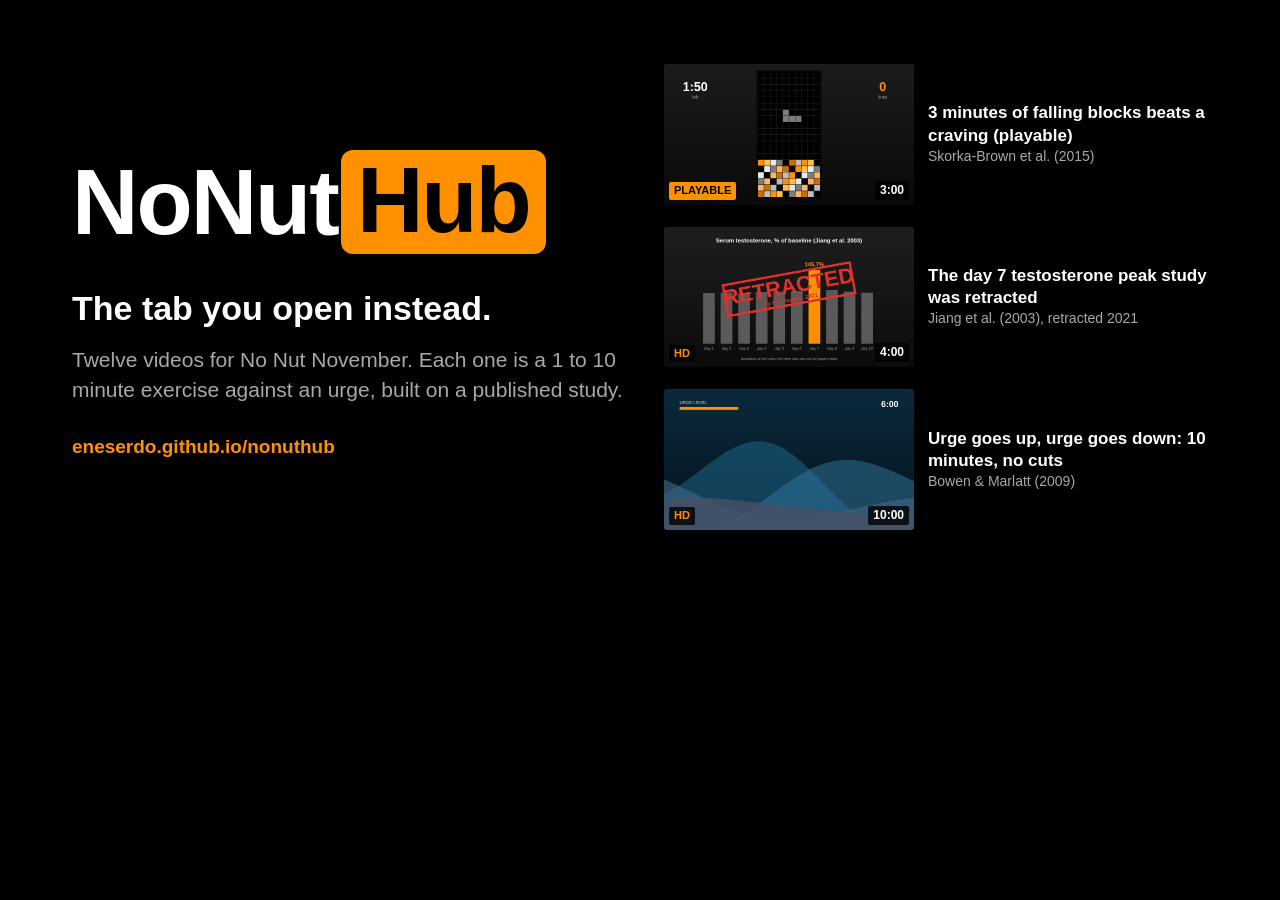
==== docs/readme/banner.html @ d83aa3be "NoNutHub: study-backed No Nut November videos in a tube-site look Twelve in-browser exercises (urge " ====
<!doctype html>
<html lang="en">
<head>
<meta charset="utf-8">
<title>NoNutHub banner</title>
<link rel="stylesheet" href="../style.css">
<style>
  /* Source of docs/readme/banner.png and docs/og.png: python tools/shots.py */
  html, body { margin: 0; width: 1280px; height: 640px; overflow: hidden; background: #000; }
  .copy { position: absolute; left: 72px; top: 150px; width: 560px; }
  .copy .logo { font-size: 92px; letter-spacing: -2px; }
  .copy .logo .l2 { border-radius: 12px; padding: 4px 16px 8px; }
  .copy p { margin: 34px 0 0; font: bold 34px/1.2 Arial, Helvetica, sans-serif; }
  .copy small { display: block; margin-top: 16px; color: #a8a8a8; font: 21px/1.45 Arial, Helvetica, sans-serif; }
  .copy .url { display: block; margin-top: 30px; color: #ff9000; font: bold 19px Arial, Helvetica, sans-serif; }
  .shots { position: absolute; right: 56px; top: 64px; width: 560px; display: grid; gap: 22px; }
  .shots figure { margin: 0; display: grid; grid-template-columns: 250px 1fr; gap: 14px; align-items: center; }
  .shots .thumb { width: 250px; }
  .shots figcaption b { display: block; font: bold 17px/1.3 Arial, Helvetica, sans-serif; }
  .shots figcaption span { color: #a8a8a8; font: 14px Arial, Helvetica, sans-serif; }
</style>
</head>
<body>
  <div class="copy">
    <span class="logo"><span class="l1">NoNut</span><span class="l2">Hub</span></span>
    <p>The tab you open instead.</p>
    <small>Twelve videos for No Nut November. Each one is a 1 to 10 minute exercise against an urge, built on a published study.</small>
    <span class="url">eneserdo.github.io/nonuthub</span>
  </div>
  <div class="shots" id="shots"></div>
<script type="module">
  import { VIDEOS, STUDIES } from "../data.js";
  import { SCENES, FLAGS, W, H, clock } from "../scenes.js";
  for (const id of ["blocks", "testo", "urge-wave"]) {
    const v = VIDEOS.find(x => x.id === id), f = document.createElement("figure");
    f.innerHTML = `<div class="thumb"><canvas width="500" height="281"></canvas><span class="badge ${v.badge === "PLAYABLE" ? "play" : ""}">${v.badge}</span><span class="dur">${clock(v.dur)}</span></div>
      <figcaption><b>${v.title}</b><span>${STUDIES[v.study].cite}</span></figcaption>`;
    const cv = f.querySelector("canvas"), c = cv.getContext("2d"); c.setTransform(cv.width / W, 0, 0, cv.height / H, 0, 0);
    FLAGS.thumb = true; SCENES[id].draw(c, SCENES[id].thumbT, { thumb: true }); document.getElementById("shots").append(f);
  }
</script>
</body>
</html>
---- docs/style.css ----
:root {
  --bg: #000; --bar: #1b1b1b; --panel: #151515; --line: #2c2c2c; --text: #fff; --muted: #a8a8a8; --dim: #6f6f6f;
  --or: #ff9000; --or-hi: #ffa733; --green: #6fbf3b;
  --font: Arial, Helvetica, sans-serif;
  color-scheme: dark;
}
* { box-sizing: border-box; }
html { -webkit-text-size-adjust: 100%; }
body { margin: 0; background: var(--bg); color: var(--text); font: 14px/1.4 var(--font); }
a { color: inherit; text-decoration: none; }
button { font: inherit; color: inherit; cursor: pointer; }
:focus-visible { outline: 2px solid var(--or); outline-offset: 2px; }
.wrap { max-width: 1480px; margin: 0 auto; padding: 0 24px; }

/* logo: white word, black word on an orange tile */
.logo { display: inline-flex; align-items: center; font: bold 30px/1 var(--font); letter-spacing: -.5px; white-space: nowrap; }
.logo .l1 { color: #fff; padding-right: 3px; }
.logo .l2 { background: var(--or); color: #000; border-radius: 5px; padding: 2px 6px 3px; }
.logo.small { font-size: 22px; }

/* top strip */
.topbar { display: flex; align-items: center; gap: 14px; padding: 6px 24px; background: #0e0e0e; color: var(--muted); font-size: 12px; border-bottom: 1px solid #191919; }
#nov-bar { flex: 0 1 220px; height: 4px; background: #2a2a2a; border-radius: 2px; overflow: hidden; }
#nov-bar i { display: block; height: 100%; width: 0; background: var(--or); }
.topbar a { margin-left: auto; color: var(--muted); }
.topbar a:hover { color: var(--or); }

/* header */
.head { display: flex; align-items: center; gap: 28px; padding: 14px 24px; background: #000; }
.menu { display: none; background: none; border: 0; padding: 6px; }
.menu span { display: block; width: 22px; height: 2px; margin: 5px 0; background: #fff; }
.search { flex: 1; max-width: 640px; display: flex; height: 40px; }
.search input { flex: 1; min-width: 0; border: 0; border-radius: 4px 0 0 4px; padding: 0 14px; background: #2f2f2f; color: #fff; font: 15px var(--font); }
.search input::placeholder { color: #8d8d8d; }
.search input:focus { outline: none; background: #3a3a3a; }
.search button { width: 52px; border: 0; border-radius: 0 4px 4px 0; background: var(--or); color: #000; }
.search button:hover { background: var(--or-hi); }
.search svg { width: 20px; height: 20px; }
.right { margin-left: auto; display: flex; align-items: center; gap: 16px; }
.upload { color: #fff; font-weight: bold; padding: 9px 14px; border: 1px solid #3b3b3b; border-radius: 4px; }
.upload:hover { border-color: var(--or); color: var(--or); }
.pill { background: var(--or); color: #000; padding: 9px 14px; border-radius: 4px; white-space: nowrap; }
.pill:hover { background: var(--or-hi); }

/* nav row */
.nav { display: flex; gap: 0; padding: 0 12px; background: var(--bar); border-bottom: 1px solid #262626; overflow-x: auto; scrollbar-width: none; }
.nav a { padding: 13px 14px 11px; font-weight: bold; text-transform: uppercase; font-size: 13px; color: #e6e6e6; border-bottom: 3px solid transparent; white-space: nowrap; }
.nav a:hover { color: var(--or); }
.nav a.on { color: var(--or); border-bottom-color: var(--or); }

/* buttons */
.btn { display: inline-block; border: 0; border-radius: 4px; padding: 9px 16px; background: #2d2d2d; color: #fff; font-weight: bold; }
.btn:hover { background: #3a3a3a; }
.btn-or { background: var(--or); color: #000; }
.btn-or:hover { background: var(--or-hi); }
.btn.big { padding: 13px 26px; font-size: 16px; }

/* promo strip */
.promo { display: flex; align-items: center; justify-content: space-between; gap: 20px; margin: 22px 0 6px; padding: 14px 18px; background: var(--panel); border-left: 4px solid var(--or); color: #ddd; font-size: 15px; }
.promo b { color: #fff; }

/* section heads + sort tabs */
.sec-head { display: flex; align-items: flex-end; justify-content: space-between; gap: 16px; flex-wrap: wrap; margin: 26px 0 12px; }
.sec-head h2 { margin: 0; font-size: 20px; }
.sec-head h2 small { color: var(--muted); font-weight: normal; font-size: 14px; margin-left: 6px; }
.sorts { display: flex; gap: 4px; flex-wrap: wrap; }
.sorts a { padding: 6px 12px; border-radius: 3px; color: var(--muted); font-weight: bold; font-size: 13px; }
.sorts a:hover { color: #fff; }
.sorts a.on { background: #2b2b2b; color: var(--or); }
.more { color: var(--or); font-weight: bold; font-size: 13px; }
.more:hover { text-decoration: underline; }

/* video grid */
.grid { display: grid; grid-template-columns: repeat(auto-fill, minmax(250px, 1fr)); gap: 22px 14px; }
.card, .cat { display: block; min-width: 0; }
.thumb { position: relative; aspect-ratio: 16 / 9; background: #111; border-radius: 3px; overflow: hidden; }
.thumb canvas { display: block; width: 100%; height: 100%; }
.card:hover .thumb, .cat:hover .thumb { outline: 2px solid var(--or); outline-offset: -2px; }
.dur { position: absolute; right: 5px; bottom: 5px; padding: 1px 5px; border-radius: 2px; background: rgba(0,0,0,.8); font-size: 12px; font-weight: bold; }
.badge { position: absolute; left: 5px; bottom: 5px; padding: 1px 5px; border-radius: 2px; background: rgba(0,0,0,.8); color: var(--or); font-size: 11px; font-weight: bold; }
.badge.play { background: var(--or); color: #000; }
.meta { display: flex; flex-direction: column; gap: 3px; padding-top: 7px; }
.title { font-weight: bold; font-size: 14px; line-height: 1.3; display: -webkit-box; -webkit-line-clamp: 2; -webkit-box-orient: vertical; overflow: hidden; }
.card:hover .title, .cat:hover .title { color: var(--or); }
.chan { display: flex; align-items: center; gap: 5px; color: var(--muted); font-size: 13px; }
.ok { width: 13px; height: 13px; fill: var(--or); flex: none; }
.stats { display: flex; justify-content: space-between; gap: 8px; color: var(--dim); font-size: 12px; }
.rate { color: var(--green); font-weight: bold; }
.cats .title { display: block; margin-top: 8px; font-size: 16px; }
.cats .title em { color: var(--muted); font-style: normal; font-weight: normal; }
.cat .sub { color: var(--muted); font-size: 13px; }

/* search */
.noresults { margin: 30px 0 10px; padding: 26px; background: var(--panel); border-radius: 4px; }
.noresults h2 { margin: 0 0 8px; font-size: 22px; }
.noresults p { margin: 0; max-width: 70ch; color: #cfcfcf; font-size: 15px; }
.empty { color: var(--muted); }

/* watch page */
.watch { display: grid; grid-template-columns: minmax(0, 1fr) 360px; gap: 26px; margin-top: 22px; }
.player { position: relative; background: #000; aspect-ratio: 16 / 9; overflow: hidden; }
.player:focus { outline: none; }
.player canvas { display: block; width: 100%; height: 100%; }
.bigplay { position: absolute; inset: 50% auto auto 50%; width: 84px; height: 84px; margin: -42px 0 0 -42px; border: 0; border-radius: 50%; background: rgba(0,0,0,.65); display: none; }
.bigplay svg { width: 44px; height: 44px; fill: #fff; margin-left: 4px; }
.player.paused .bigplay { display: block; }
.bigplay:hover { background: var(--or); }
.bigplay:hover svg { fill: #000; }
.ctrl { position: absolute; left: 0; right: 0; bottom: 0; display: flex; align-items: center; gap: 12px; padding: 8px 12px; background: linear-gradient(transparent, rgba(0,0,0,.85)); }
.pp { width: 28px; height: 28px; border: 0; background: none; position: relative; }
.pp::before { content: ""; position: absolute; inset: 6px 6px 6px 9px; background: #fff; clip-path: polygon(0 0, 100% 50%, 0 100%); }
.pp.on::before { inset: 6px 8px; clip-path: polygon(0 0, 35% 0, 35% 100%, 0 100%, 0 0, 65% 0, 100% 0, 100% 100%, 65% 100%, 65% 0); }
.time { font-size: 13px; font-variant-numeric: tabular-nums; white-space: nowrap; }
.bar { flex: 1; height: 5px; background: rgba(255,255,255,.25); cursor: pointer; border-radius: 3px; }
.bar i { display: block; height: 100%; width: 0; background: var(--or); border-radius: 3px; }
.fs { border: 0; background: none; width: 28px; height: 28px; padding: 2px; }
.ui:not(:empty) { padding: 14px; background: var(--panel); border-top: 2px solid var(--or); }
.pad { display: flex; gap: 8px; flex-wrap: wrap; }
.plan { display: flex; flex-wrap: wrap; gap: 10px; align-items: center; }
.plan label { display: flex; gap: 8px; align-items: center; flex: 1 1 320px; font-weight: bold; }
.plan input { flex: 1; min-width: 0; height: 38px; border: 1px solid #3a3a3a; border-radius: 4px; background: #222; color: #fff; padding: 0 10px; font: 14px var(--font); }
.plan input:focus { border-color: var(--or); outline: none; }
.saved { color: var(--green); font-weight: bold; }
.checks { display: grid; grid-template-columns: repeat(auto-fill, minmax(300px, 1fr)); gap: 8px 18px; }
.checks label { display: flex; gap: 10px; align-items: center; cursor: pointer; }
.checks input { width: 18px; height: 18px; accent-color: var(--or); }
.watch h1 { font-size: 22px; margin: 16px 0 10px; line-height: 1.25; }
.vbar { display: flex; align-items: center; justify-content: space-between; gap: 12px; flex-wrap: wrap; color: var(--muted); }
.acts { display: flex; gap: 8px; flex-wrap: wrap; }
.acts button, .acts a { border: 0; border-radius: 4px; padding: 8px 14px; background: #262626; font-weight: bold; font-size: 13px; }
.acts button:hover, .acts a:hover { background: #333; color: var(--or); }
.vote.up.pulse { background: var(--or); color: #000; }
.ratebar { height: 3px; margin-top: 10px; background: #3a3a3a; }
.ratebar i { display: block; height: 100%; width: 0; background: var(--green); }
.chanrow { display: flex; align-items: center; gap: 12px; padding: 14px 0; border-bottom: 1px solid var(--line); }
.chanrow div { display: flex; flex-direction: column; }
.chanrow small { color: var(--muted); }
.chanrow .btn { margin-left: auto; }
.avatar { width: 42px; height: 42px; border-radius: 50%; background: var(--or); color: #000; display: grid; place-items: center; font: bold 20px var(--font); }
.tabs { padding: 12px 0 0; color: var(--or); border-bottom: 1px solid var(--line); }
.tabs b { display: inline-block; padding-bottom: 8px; border-bottom: 3px solid var(--or); }
.about { max-width: 80ch; font-size: 15px; color: #dcdcdc; }
.src h3 { font-size: 15px; margin: 18px 0 6px; color: #fff; }
.src p { margin: 0 0 8px; font-size: 14px; color: var(--muted); }
.src a, .about .cats a { color: var(--or); font-weight: bold; }
.about .cats { display: block; color: var(--muted); font-size: 13px; }
.related h3 { margin: 0 0 12px; font-size: 16px; }
.related .card { display: grid; grid-template-columns: 168px 1fr; gap: 10px; margin-bottom: 12px; }
.related .meta { padding-top: 0; }
.related .stats { display: none; }

/* research */
.lead { max-width: 85ch; font-size: 16px; color: #dcdcdc; }
.research table { width: 100%; border-collapse: collapse; font-size: 14px; }
.research th { text-align: left; padding: 10px 12px; background: var(--bar); color: var(--muted); font-size: 12px; text-transform: uppercase; }
.research td { padding: 14px 12px; border-bottom: 1px solid var(--line); vertical-align: top; color: #d6d6d6; }
.research td:first-child { width: 30%; }
.research td:first-child a { color: var(--or); }
.research td:first-child span { display: block; margin-top: 4px; color: var(--dim); font-size: 12px; }
.research td:last-child { width: 22%; }
.research td:last-child a { display: block; margin-bottom: 6px; color: #fff; }
.research td:last-child a:hover { color: var(--or); }
.tag { display: inline-block; padding: 2px 7px; border-radius: 3px; background: #2a2a2a; font-size: 12px; font-weight: bold; white-space: nowrap; }
.retracted .tag { background: #5a1512; color: #ff8a80; }

/* streak */
.streak { max-width: 760px; }
.streak .big { font: bold 54px/1 var(--font); color: var(--or); }
.streak > p { color: var(--muted); }
.cal { display: grid; grid-template-columns: repeat(10, 1fr); gap: 6px; margin: 18px 0 24px; }
.cal button { aspect-ratio: 1; border: 0; border-radius: 4px; font-weight: bold; font-size: 15px; }
.cal .clean { background: var(--or); color: #000; }
.cal .slip { background: #4a4a4a; color: #fff; text-decoration: line-through; }
.cal .future { background: #1c1c1c; color: #5c5c5c; cursor: default; }
.cal .today { box-shadow: 0 0 0 2px #fff; }
.plan-card { padding: 18px; background: var(--panel); border-radius: 4px; }
.plan-card h3 { margin: 0 0 6px; }
.plan-card p { color: #dcdcdc; font-size: 15px; }
.fine { color: var(--dim); font-size: 13px; margin-top: 18px; }

/* footer */
.foot { margin-top: 56px; padding: 34px 0 40px; background: #0d0d0d; border-top: 1px solid #1d1d1d; color: var(--muted); }
.foot .cols { display: grid; grid-template-columns: 220px 160px 160px 1fr; gap: 28px; align-items: start; }
.foot h4 { margin: 0 0 8px; color: #fff; font-size: 13px; text-transform: uppercase; }
.foot .cols a:not(.logo) { display: block; margin-bottom: 6px; }
.foot .cols a:not(.logo):hover { color: var(--or); }
.legal { margin: 0; font-size: 12px; line-height: 1.6; }

/* entry gate */
.gate { position: fixed; inset: 0; z-index: 50; display: grid; place-items: center; padding: 16px; background: rgba(0,0,0,.92); }
.gate-box { width: min(560px, 100%); padding: 34px 32px 26px; background: #121212; border-top: 4px solid var(--or); text-align: center; border-radius: 4px; }
.gate-box h2 { margin: 22px 0 10px; font-size: 26px; }
.gate-box p { color: #cfcfcf; font-size: 15px; margin: 0 0 22px; }
.gate-box .exit { display: block; margin-top: 14px; color: var(--muted); text-decoration: underline; }
.gate-box small { display: block; margin-top: 18px; color: var(--dim); }

@media (max-width: 1100px) {
  .watch { grid-template-columns: 1fr; }
  .related .card { grid-template-columns: 200px 1fr; }
  .foot .cols { grid-template-columns: 1fr 1fr; }
  .legal { grid-column: 1 / -1; }
}
@media (max-width: 720px) {
  .wrap { padding: 0 16px; }
  .topbar { padding: 6px 16px; }
  .topbar a { display: none; }
  #nov-label { white-space: nowrap; overflow: hidden; text-overflow: ellipsis; min-width: 0; }
  #nov-bar { flex: 1 0 60px; }
  .sorts { flex-wrap: nowrap; overflow-x: auto; scrollbar-width: none; max-width: 100%; }
  .sorts a { white-space: nowrap; }
  .sec-head > * { min-width: 0; }
  .head { flex-wrap: wrap; gap: 12px; padding: 12px 16px; }
  .menu { display: block; }
  .logo { font-size: 24px; }
  .search { order: 3; flex-basis: 100%; max-width: none; }
  .upload { display: none; }
  .nav { display: none; flex-direction: column; padding: 0; }
  body.navopen .nav { display: flex; }
  .nav a { border-bottom: 1px solid #262626; }
  .grid { grid-template-columns: 1fr 1fr; gap: 16px 10px; }
  .title { font-size: 13px; }
  .stats { display: none; }
  .promo { flex-direction: column; align-items: flex-start; }
  .related .card { grid-template-columns: 140px 1fr; }
  .research thead { display: none; }
  .research tr { display: block; padding: 12px 0; border-bottom: 1px solid var(--line); }
  .research td { display: block; width: auto !important; padding: 4px 0; border: 0; }
  .cal { grid-template-columns: repeat(6, 1fr); }
  .streak .big { font-size: 42px; }
  .foot .cols { grid-template-columns: 1fr; }
  .player { aspect-ratio: auto; }
  .player canvas { aspect-ratio: 16 / 9; height: auto; }
  .ctrl { position: static; background: #111; padding: 6px 10px; }
  .bigplay { inset: calc(50% - 22px) auto auto 50%; }
  .ctrl .time { font-size: 12px; }
}
@media (max-width: 400px) { .grid:not(.cats) { grid-template-columns: 1fr; } }
@media (prefers-reduced-motion: reduce) { * { scroll-behavior: auto !important; } }
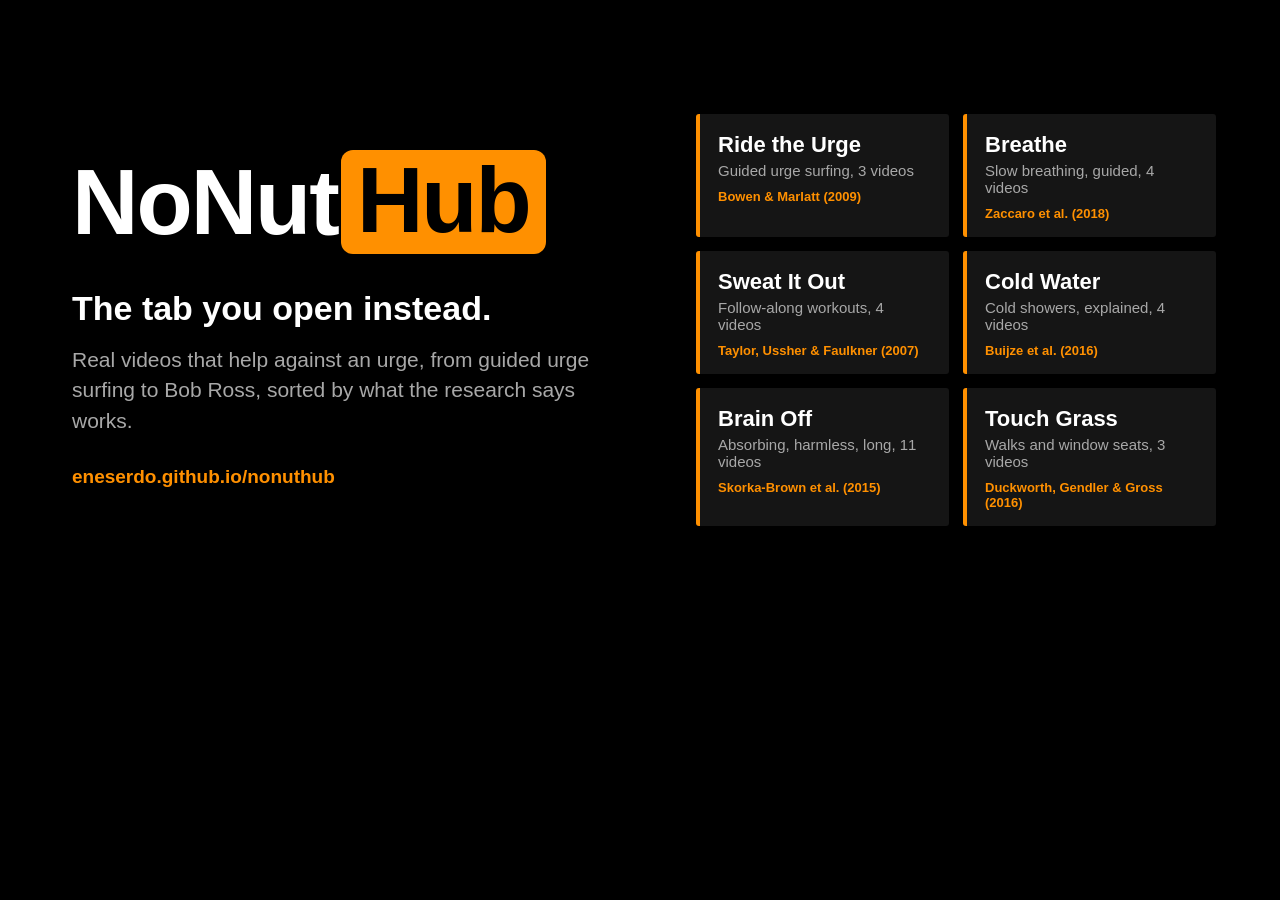
==== commit 758a348c: "Real videos instead of canvas exercises 36 embeddable YouTube videos from the channels that made the" ====
--- a/docs/readme/banner.html
+++ b/docs/readme/banner.html
@@ -13,30 +13,27 @@
   .copy p { margin: 34px 0 0; font: bold 34px/1.2 Arial, Helvetica, sans-serif; }
   .copy small { display: block; margin-top: 16px; color: #a8a8a8; font: 21px/1.45 Arial, Helvetica, sans-serif; }
   .copy .url { display: block; margin-top: 30px; color: #ff9000; font: bold 19px Arial, Helvetica, sans-serif; }
-  .shots { position: absolute; right: 56px; top: 64px; width: 560px; display: grid; gap: 22px; }
-  .shots figure { margin: 0; display: grid; grid-template-columns: 250px 1fr; gap: 14px; align-items: center; }
-  .shots .thumb { width: 250px; }
-  .shots figcaption b { display: block; font: bold 17px/1.3 Arial, Helvetica, sans-serif; }
-  .shots figcaption span { color: #a8a8a8; font: 14px Arial, Helvetica, sans-serif; }
+  .cats { position: absolute; right: 64px; top: 114px; width: 520px; display: grid; grid-template-columns: 1fr 1fr; gap: 14px; }
+  .cats div { padding: 18px 18px 16px; background: #151515; border-left: 4px solid #ff9000; border-radius: 3px; }
+  .cats b { display: block; font: bold 22px Arial, Helvetica, sans-serif; }
+  .cats span { display: block; margin-top: 4px; color: #a8a8a8; font: 15px Arial, Helvetica, sans-serif; }
+  .cats em { display: block; margin-top: 10px; color: #ff9000; font: bold 13px Arial, Helvetica, sans-serif; font-style: normal; }
 </style>
 </head>
 <body>
   <div class="copy">
     <span class="logo"><span class="l1">NoNut</span><span class="l2">Hub</span></span>
     <p>The tab you open instead.</p>
-    <small>Twelve videos for No Nut November. Each one is a 1 to 10 minute exercise against an urge, built on a published study.</small>
+    <small>Real videos that help against an urge, from guided urge surfing to Bob Ross, sorted by what the research says works.</small>
     <span class="url">eneserdo.github.io/nonuthub</span>
   </div>
-  <div class="shots" id="shots"></div>
+  <div class="cats" id="cats"></div>
 <script type="module">
-  import { VIDEOS, STUDIES } from "../data.js";
-  import { SCENES, FLAGS, W, H, clock } from "../scenes.js";
-  for (const id of ["blocks", "testo", "urge-wave"]) {
-    const v = VIDEOS.find(x => x.id === id), f = document.createElement("figure");
-    f.innerHTML = `<div class="thumb"><canvas width="500" height="281"></canvas><span class="badge ${v.badge === "PLAYABLE" ? "play" : ""}">${v.badge}</span><span class="dur">${clock(v.dur)}</span></div>
-      <figcaption><b>${v.title}</b><span>${STUDIES[v.study].cite}</span></figcaption>`;
-    const cv = f.querySelector("canvas"), c = cv.getContext("2d"); c.setTransform(cv.width / W, 0, 0, cv.height / H, 0, 0);
-    FLAGS.thumb = true; SCENES[id].draw(c, SCENES[id].thumbT, { thumb: true }); document.getElementById("shots").append(f);
+  import { CATEGORIES, VIDEOS, STUDIES } from "../data.js";
+  for (const c of CATEGORIES.slice(0, 6)) {
+    const d = document.createElement("div");
+    d.innerHTML = `<b>${c.name}</b><span>${c.desc}, ${VIDEOS.filter(v => v.cat === c.id).length} videos</span><em>${STUDIES[c.studies[0]].cite}</em>`;
+    document.getElementById("cats").append(d);
   }
 </script>
 </body>
--- a/docs/style.css
+++ b/docs/style.css
@@ -74,7 +74,7 @@
 .grid { display: grid; grid-template-columns: repeat(auto-fill, minmax(250px, 1fr)); gap: 22px 14px; }
 .card, .cat { display: block; min-width: 0; }
 .thumb { position: relative; aspect-ratio: 16 / 9; background: #111; border-radius: 3px; overflow: hidden; }
-.thumb canvas { display: block; width: 100%; height: 100%; }
+.thumb img { display: block; width: 100%; height: 100%; object-fit: cover; }
 .card:hover .thumb, .cat:hover .thumb { outline: 2px solid var(--or); outline-offset: -2px; }
 .dur { position: absolute; right: 5px; bottom: 5px; padding: 1px 5px; border-radius: 2px; background: rgba(0,0,0,.8); font-size: 12px; font-weight: bold; }
 .badge { position: absolute; left: 5px; bottom: 5px; padding: 1px 5px; border-radius: 2px; background: rgba(0,0,0,.8); color: var(--or); font-size: 11px; font-weight: bold; }
@@ -99,37 +99,21 @@
 /* watch page */
 .watch { display: grid; grid-template-columns: minmax(0, 1fr) 360px; gap: 26px; margin-top: 22px; }
 .player { position: relative; background: #000; aspect-ratio: 16 / 9; overflow: hidden; }
-.player:focus { outline: none; }
-.player canvas { display: block; width: 100%; height: 100%; }
-.bigplay { position: absolute; inset: 50% auto auto 50%; width: 84px; height: 84px; margin: -42px 0 0 -42px; border: 0; border-radius: 50%; background: rgba(0,0,0,.65); display: none; }
+.player img, .player iframe { display: block; width: 100%; height: 100%; border: 0; object-fit: cover; }
+.player .dur { font-size: 14px; padding: 2px 7px; right: 10px; bottom: 10px; }
+.bigplay { position: absolute; inset: 50% auto auto 50%; width: 84px; height: 84px; margin: -42px 0 0 -42px; border: 0; border-radius: 50%; background: rgba(0,0,0,.7); display: block; }
 .bigplay svg { width: 44px; height: 44px; fill: #fff; margin-left: 4px; }
-.player.paused .bigplay { display: block; }
 .bigplay:hover { background: var(--or); }
 .bigplay:hover svg { fill: #000; }
-.ctrl { position: absolute; left: 0; right: 0; bottom: 0; display: flex; align-items: center; gap: 12px; padding: 8px 12px; background: linear-gradient(transparent, rgba(0,0,0,.85)); }
-.pp { width: 28px; height: 28px; border: 0; background: none; position: relative; }
-.pp::before { content: ""; position: absolute; inset: 6px 6px 6px 9px; background: #fff; clip-path: polygon(0 0, 100% 50%, 0 100%); }
-.pp.on::before { inset: 6px 8px; clip-path: polygon(0 0, 35% 0, 35% 100%, 0 100%, 0 0, 65% 0, 100% 0, 100% 100%, 65% 100%, 65% 0); }
-.time { font-size: 13px; font-variant-numeric: tabular-nums; white-space: nowrap; }
-.bar { flex: 1; height: 5px; background: rgba(255,255,255,.25); cursor: pointer; border-radius: 3px; }
-.bar i { display: block; height: 100%; width: 0; background: var(--or); border-radius: 3px; }
-.fs { border: 0; background: none; width: 28px; height: 28px; padding: 2px; }
-.ui:not(:empty) { padding: 14px; background: var(--panel); border-top: 2px solid var(--or); }
-.pad { display: flex; gap: 8px; flex-wrap: wrap; }
-.plan { display: flex; flex-wrap: wrap; gap: 10px; align-items: center; }
-.plan label { display: flex; gap: 8px; align-items: center; flex: 1 1 320px; font-weight: bold; }
-.plan input { flex: 1; min-width: 0; height: 38px; border: 1px solid #3a3a3a; border-radius: 4px; background: #222; color: #fff; padding: 0 10px; font: 14px var(--font); }
-.plan input:focus { border-color: var(--or); outline: none; }
+.plan-card label { display: flex; gap: 8px; align-items: center; flex: 1 1 320px; font-weight: bold; }
+.plan-card input { flex: 1; min-width: 0; height: 38px; border: 1px solid #3a3a3a; border-radius: 4px; background: #222; color: #fff; padding: 0 10px; font: 14px var(--font); }
+.plan-card input:focus { border-color: var(--or); outline: none; }
 .saved { color: var(--green); font-weight: bold; }
-.checks { display: grid; grid-template-columns: repeat(auto-fill, minmax(300px, 1fr)); gap: 8px 18px; }
-.checks label { display: flex; gap: 10px; align-items: center; cursor: pointer; }
-.checks input { width: 18px; height: 18px; accent-color: var(--or); }
 .watch h1 { font-size: 22px; margin: 16px 0 10px; line-height: 1.25; }
 .vbar { display: flex; align-items: center; justify-content: space-between; gap: 12px; flex-wrap: wrap; color: var(--muted); }
 .acts { display: flex; gap: 8px; flex-wrap: wrap; }
 .acts button, .acts a { border: 0; border-radius: 4px; padding: 8px 14px; background: #262626; font-weight: bold; font-size: 13px; }
 .acts button:hover, .acts a:hover { background: #333; color: var(--or); }
-.vote.up.pulse { background: var(--or); color: #000; }
 .ratebar { height: 3px; margin-top: 10px; background: #3a3a3a; }
 .ratebar i { display: block; height: 100%; width: 0; background: var(--green); }
 .chanrow { display: flex; align-items: center; gap: 12px; padding: 14px 0; border-bottom: 1px solid var(--line); }
@@ -173,7 +157,11 @@
 .cal .slip { background: #4a4a4a; color: #fff; text-decoration: line-through; }
 .cal .future { background: #1c1c1c; color: #5c5c5c; cursor: default; }
 .cal .today { box-shadow: 0 0 0 2px #fff; }
-.plan-card { padding: 18px; background: var(--panel); border-radius: 4px; }
+.plan-card { display: flex; flex-wrap: wrap; gap: 10px; align-items: center; padding: 18px; background: var(--panel); border-radius: 4px; }
+.plan-card h3, .plan-card p { flex-basis: 100%; }
+.plan-card a, .fine a, .catwhy a { color: var(--or); }
+.catwhy { max-width: 95ch; margin: -2px 0 18px; color: #cfcfcf; font-size: 15px; }
+.catwhy span { display: block; margin-top: 4px; font-size: 13px; }
 .plan-card h3 { margin: 0 0 6px; }
 .plan-card p { color: #dcdcdc; font-size: 15px; }
 .fine { color: var(--dim); font-size: 13px; margin-top: 18px; }
@@ -228,11 +216,5 @@
   .cal { grid-template-columns: repeat(6, 1fr); }
   .streak .big { font-size: 42px; }
   .foot .cols { grid-template-columns: 1fr; }
-  .player { aspect-ratio: auto; }
-  .player canvas { aspect-ratio: 16 / 9; height: auto; }
-  .ctrl { position: static; background: #111; padding: 6px 10px; }
-  .bigplay { inset: calc(50% - 22px) auto auto 50%; }
-  .ctrl .time { font-size: 12px; }
-}
-@media (max-width: 400px) { .grid:not(.cats) { grid-template-columns: 1fr; } }
+  @media (max-width: 400px) { .grid:not(.cats) { grid-template-columns: 1fr; } }
 @media (prefers-reduced-motion: reduce) { * { scroll-behavior: auto !important; } }
